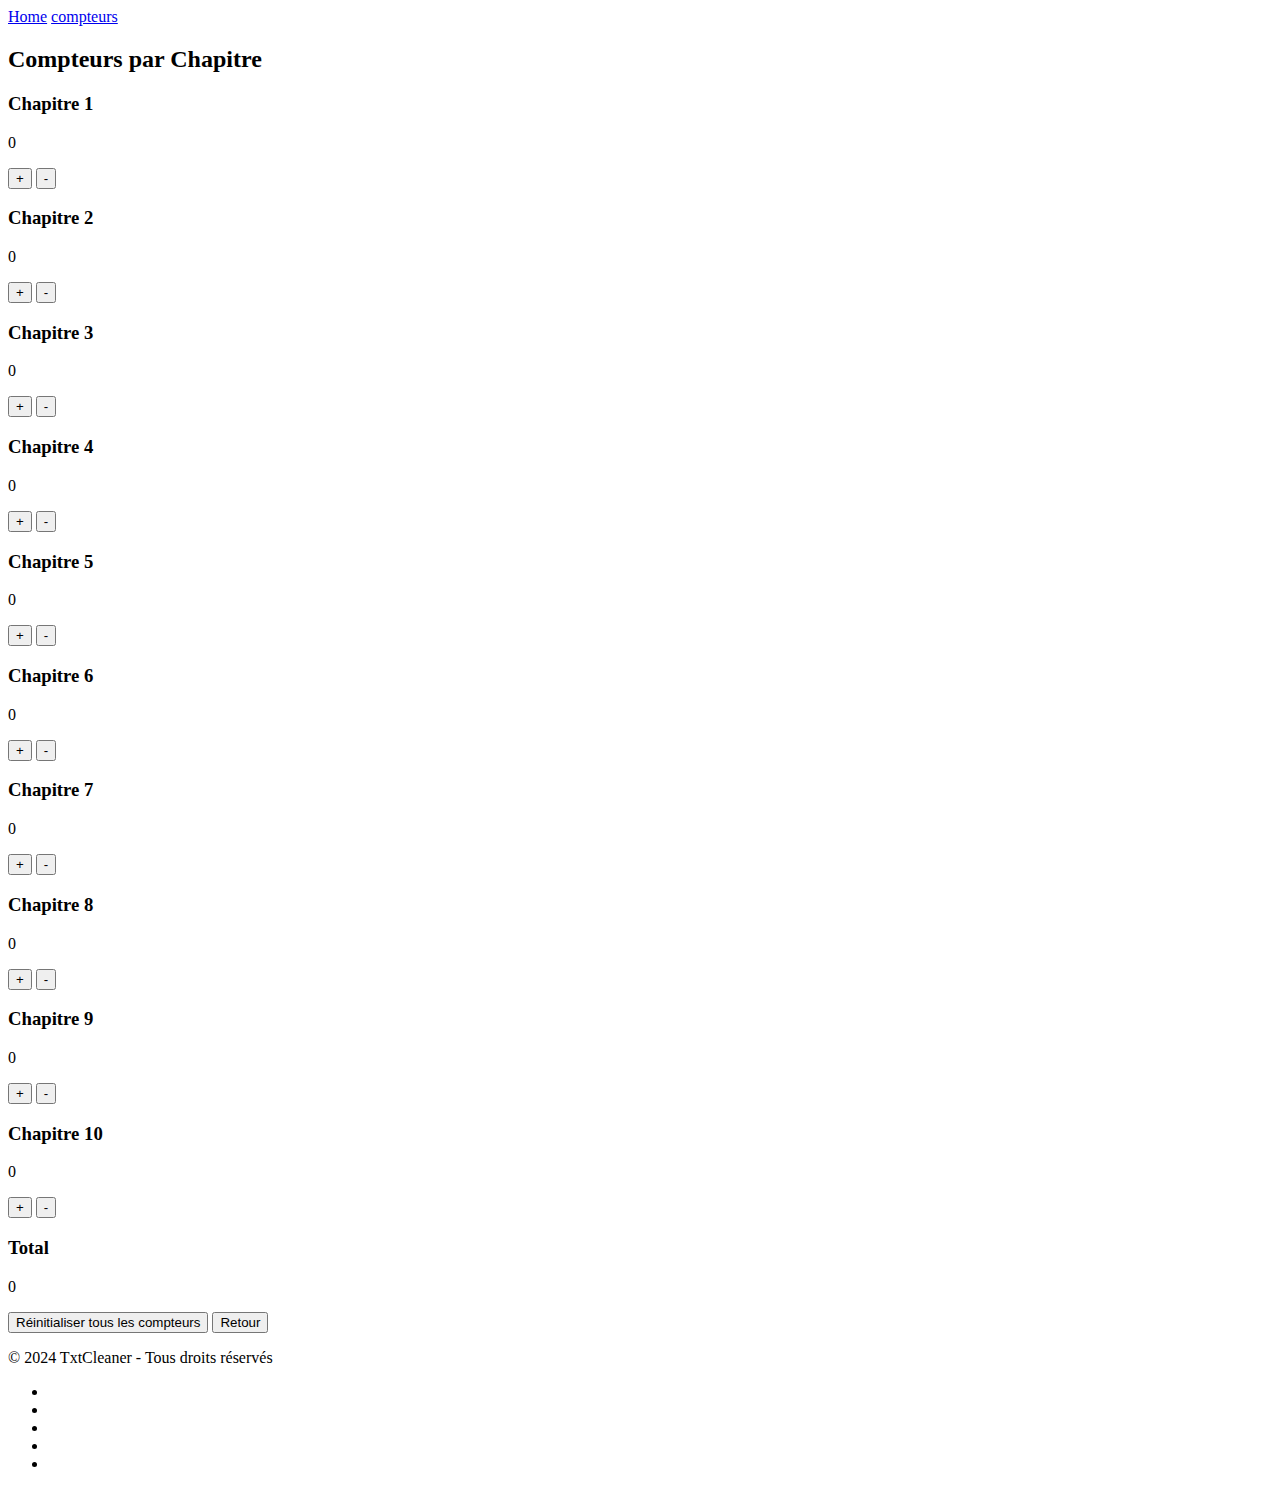
==== compteurs.html @ 411ec04f "import compteur" ====
<!-- Page des compteurs (compteurs.html) -->
<!DOCTYPE html>
<html lang="fr">
<head>
    <meta charset="UTF-8">
    <meta name="viewport" content="width=device-width, initial-scale=1.0">
    <title>Compteurs</title>
    
    <!-- Lien vers le fichier CSS -->
    <link rel="stylesheet" href="../static/style.css">
    
    <!-- Google Fonts -->
    <link href="https://fonts.googleapis.com/css2?family=Anta&family=Libre+Baskerville:ital,wght@0,400;0,700;1,400&family=Signika:wght@300..700&family=Sixtyfour+Convergence&display=swap" rel="stylesheet">
    
    <!-- Favicon -->
    <link rel="icon" href="../static/favicon.ico" type="image/x-icon">
</head>
<body data-page="counters">
    <!-- Barre de navigation -->
    <nav>
        <a href="../templates/index.html">Home</a>
        <a href="#">compteurs</a>
        <div class="animation start-home"></div>
      </nav>
    <!-- Contenu de la page des compteurs -->
    <div class="container">
        <div class="chapter-counters">
            <h2>Compteurs par Chapitre</h2>

            <!-- Section des compteurs -->
            <!-- Chapitre 1 -->
            <div class="counter" id="chapter1">
                <h3>Chapitre 1</h3>
                <p id="count1" onclick="makeEditable('count1')">0</p>
                <button onclick="increment('count1')">+</button>
                <button onclick="decrement('count1')">-</button>
            </div>

            <!-- Chapitre 2 -->
            <div class="counter" id="chapter2">
                <h3>Chapitre 2</h3>
                <p id="count2" onclick="makeEditable('count2')">0</p>
                <button onclick="increment('count2')">+</button>
                <button onclick="decrement('count2')">-</button>
            </div>

            <!-- Chapitre 3 -->
            <div class="counter" id="chapter3">
                <h3>Chapitre 3</h3>
                <p id="count3" onclick="makeEditable('count3')">0</p>
                <button onclick="increment('count3')">+</button>
                <button onclick="decrement('count3')">-</button>
            </div>

            <!-- Chapitre 4 -->
            <div class="counter" id="chapter4">
                <h3>Chapitre 4</h3>
                <p id="count4" onclick="makeEditable('count4')">0</p>
                <button onclick="increment('count4')">+</button>
                <button onclick="decrement('count4')">-</button>
            </div>

            <!-- Chapitre 5 -->
            <div class="counter" id="chapter5">
                <h3>Chapitre 5</h3>
                <p id="count5" onclick="makeEditable('count5')">0</p>
                <button onclick="increment('count5')">+</button>
                <button onclick="decrement('count5')">-</button>
            </div>

            <!-- Chapitre 6 -->
            <div class="counter" id="chapter6">
                <h3>Chapitre 6</h3>
                <p id="count6" onclick="makeEditable('count6')">0</p>
                <button onclick="increment('count6')">+</button>
                <button onclick="decrement('count6')">-</button>
            </div>

            <!-- Chapitre 7 -->
            <div class="counter" id="chapter7">
                <h3>Chapitre 7</h3>
                <p id="count7" onclick="makeEditable('count7')">0</p>
                <button onclick="increment('count7')">+</button>
                <button onclick="decrement('count7')">-</button>
            </div>

            <!-- Chapitre 8 -->
            <div class="counter" id="chapter8">
                <h3>Chapitre 8</h3>
                <p id="count8" onclick="makeEditable('count8')">0</p>
                <button onclick="increment('count8')">+</button>
                <button onclick="decrement('count8')">-</button>
            </div>

            <!-- Chapitre 9 -->
            <div class="counter" id="chapter9">
                <h3>Chapitre 9</h3>
                <p id="count9" onclick="makeEditable('count9')">0</p>
                <button onclick="increment('count9')">+</button>
                <button onclick="decrement('count9')">-</button>
            </div>

            <!-- Chapitre 10 -->
            <div class="counter" id="chapter10">
                <h3>Chapitre 10</h3>
                <p id="count10" onclick="makeEditable('count10')">0</p>
                <button onclick="increment('count10')">+</button>
                <button onclick="decrement('count10')">-</button>
            </div>

            <!-- Case Total -->
            <div class="counter" id="total-counter">
                <h3>Total</h3>
                <p id="totalCounter">0</p>
            </div>
        </div>
        
        <button onclick="resetCounters()">Réinitialiser tous les compteurs</button>
        <button onclick="location.href='../templates/index.html'">Retour</button>
    </div>
    <footer class="footer">
        <div class="footer-content">
            <p>&copy; 2024 TxtCleaner - Tous droits réservés</p>
            <ul class="social-links">
                <li><a href="https://facebook.com" target="_blank"><i class="fab fa-facebook-f"></i></a></li>
                <li><a href="https://twitter.com" target="_blank"><i class="fab fa-twitter"></i> </a></li>
                <li><a href="https://linkedin.com" target="_blank"><i class="fab fa-linkedin-in"></i></a></li>
                <li><a href="mailto:contact@txtcleaner.com"><i class="fas fa-envelope"></i></a></li>
                <li><a href="https://www.instagram.com" target="_blank"><i class="fab fa-instagram"></i></li>
                    
            </ul>
        </div>
    </footer>
    <!-- Script JS -->
    <script src="../static/script.js" defer></script>
</body>
</html>
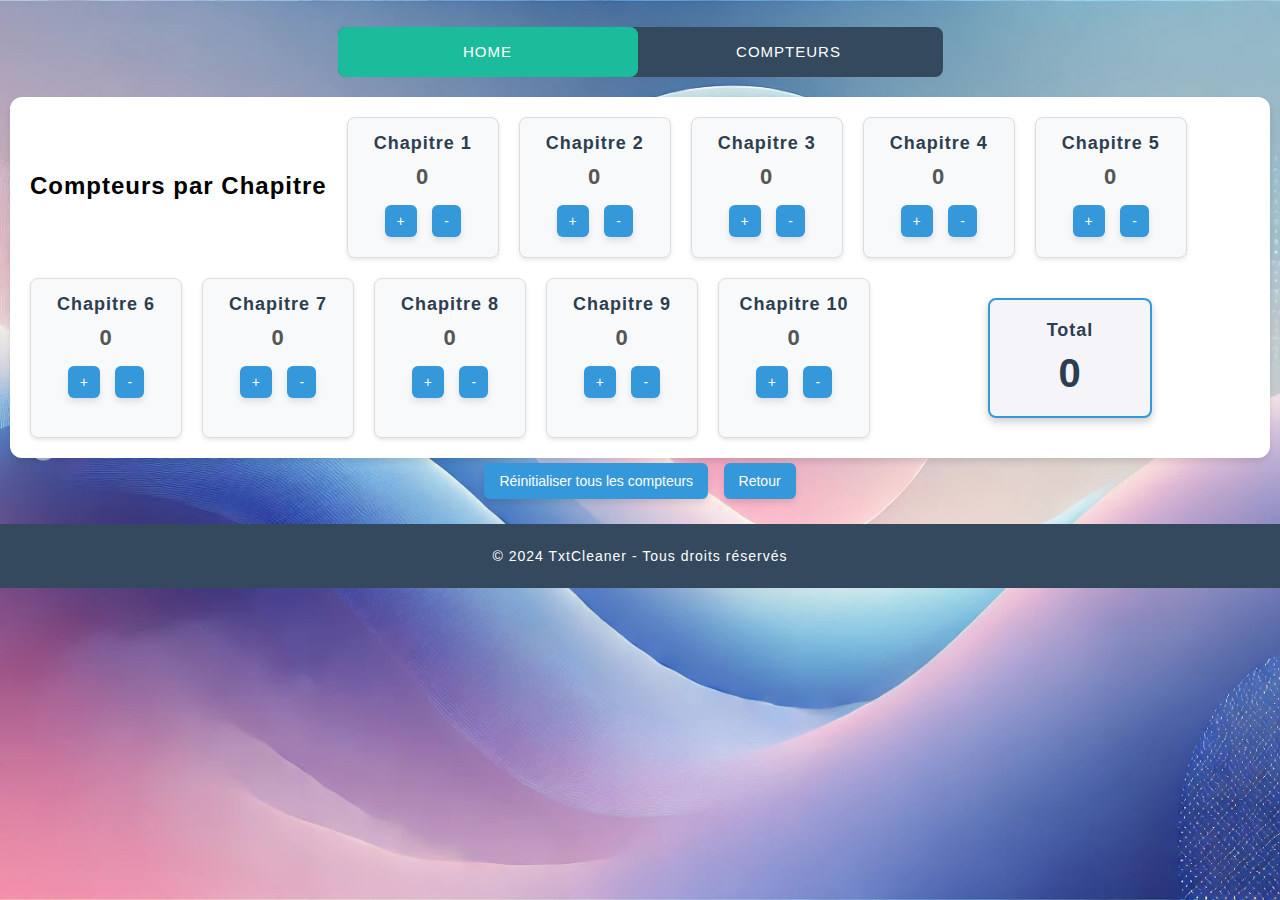
==== commit 7dc17eb1: "Update compteurs.html" ====
--- a/compteurs.html
+++ b/compteurs.html
@@ -7,18 +7,18 @@
     <title>Compteurs</title>
     
     <!-- Lien vers le fichier CSS -->
-    <link rel="stylesheet" href="../static/style.css">
+    <link rel="stylesheet" href="style.css">
     
     <!-- Google Fonts -->
     <link href="https://fonts.googleapis.com/css2?family=Anta&family=Libre+Baskerville:ital,wght@0,400;0,700;1,400&family=Signika:wght@300..700&family=Sixtyfour+Convergence&display=swap" rel="stylesheet">
     
     <!-- Favicon -->
-    <link rel="icon" href="../static/favicon.ico" type="image/x-icon">
+    <link rel="icon" href="favicon.ico" type="image/x-icon">
 </head>
 <body data-page="counters">
     <!-- Barre de navigation -->
     <nav>
-        <a href="../templates/index.html">Home</a>
+        <a href="index.html">Home</a>
         <a href="#">compteurs</a>
         <div class="animation start-home"></div>
       </nav>
@@ -132,6 +132,6 @@
         </div>
     </footer>
     <!-- Script JS -->
-    <script src="../static/script.js" defer></script>
+    <script src="script.js" defer></script>
 </body>
-</html>+</html>
--- a/style.css
+++ b/style.css
@@ -0,0 +1,336 @@
+/* Style global */
+body {
+    font-family: 'Saira Extra Condensed', sans-serif;
+    background-color: #f8f9fa;
+    margin: 0;
+    padding: 0;
+    animation: fadeIn 1s ease-in;
+    background-image: url("background2.jpg");
+    background-size: cover;
+    background-position: center;
+    background-attachment: fixed;
+    letter-spacing: 1px;
+    -webkit-font-smoothing: antialiased;
+    -moz-osx-font-smoothing: grayscale;
+    padding-top: 0px; /* Compense la hauteur de la navbar pour éviter le chevauchement */
+}
+
+/* Animation globale */
+@keyframes fadeIn {
+    from {
+        opacity: 0;
+    }
+    to {
+        opacity: 1;
+    }
+}
+
+/* Menu principal en haut */
+
+@keyframes slideInTop {
+    from {
+        transform: translateY(-50%);
+        opacity: 0;
+    }
+    to {
+        transform: translateY(0);
+        opacity: 1;
+    }
+}
+
+/* Barre supérieure pour le chronomètre et l'heure */
+
+.content {
+    background-color: #ffffff;
+    border-radius: 10px;
+    padding: 20px 20px;
+    margin: 20px auto  ;
+    box-shadow: 0 4px 6px rgba(0, 0, 0, 0.1);
+    max-width: 800px;
+    display: flex;
+    flex-direction: column;
+    gap: 20px;
+    text-align: center;
+    animation: fadeInScale 0.6s ease-in-out; /* Apparition avec un effet de zoom */
+}
+
+@keyframes fadeInUp {
+    from {
+        transform: translateY(20px);
+        opacity: 0;
+    }
+    to {
+        transform: translateY(0);
+        opacity: 1;
+    }
+}
+
+.digital-clock, #chronoDisplay {
+    font-size: 20px;
+    font-weight: bold;
+    color: #2c3e50;
+    margin-bottom: 10px;
+}
+
+/* Contenu principal */
+
+
+@keyframes fadeInScale {
+    from {
+        transform: scale(0.95);
+        opacity: 0;
+    }
+    to {
+        transform: scale(1);
+        opacity: 1;
+    }
+}
+
+.container {
+    text-align: center;
+    padding: 20px 10px; /* Ajuste l'espacement autour du contenu */
+    margin: 0 auto;
+}
+/* Textareas */
+textarea {
+    width: 100%;
+    border: 1px solid #ddd;
+    border-radius: 6px;
+    padding: 10px 2px;
+    font-size: 16px;
+    resize: vertical;
+    background-color: #f8f9fa;
+    transition: border-color 0.3s ease, box-shadow 0.3s ease;
+}
+
+textarea:focus {
+    outline: none;
+    border-color: #3498db;
+    box-shadow: 0 0 8px rgba(52, 152, 219, 0.5);
+}
+
+/* Notes */
+.notes-section {
+    padding: 20px;
+    background-color: #f8f9fa;
+    border-radius: 8px;
+    box-shadow: 0px 4px 6px rgba(0, 0, 0, 0.1);
+    text-align: left;
+}
+
+/* Compteurs */
+.chapter-counters {
+    margin-top: 10px;
+    margin: 0 auto;
+    display: flex;
+    flex-wrap: wrap;
+    gap: 20px;
+    padding: 20px;
+    background-color: #ffffff;
+    border-radius: 12px;
+    box-shadow: 0 4px 6px rgba(0, 0, 0, 0.1);
+    animation: fadeInScale 0.8s ease-in-out;
+    max-width: 1300px;
+}
+.chapter-counters h2 {
+    margin-top: 55px; /* Ajustez la valeur pour descendre le titre */
+    text-align: center; /* Facultatif : centre le texte */
+    font-size: 24px; /* Facultatif : ajuste la taille */
+    font-weight: bold; /* Facultatif : rend le texte plus proéminent */
+}
+
+.counter {
+    background-color: #f8f9fa;
+    border: 1px solid #ddd;
+    border-radius: 8px;
+    padding: 15px;
+    text-align: center;
+    box-shadow: 0 2px 4px rgba(0, 0, 0, 0.1);
+    transition: transform 0.3s ease, box-shadow 0.3s ease;
+    width: 120px;
+}
+
+.counter:hover {
+    transform: translateY(-5px);
+    box-shadow: 0 4px 8px rgba(0, 0, 0, 0.15);
+}
+
+.counter h3 {
+    margin: 0 0 10px 0;
+    font-size: 18px;
+    font-weight: bold;
+    color: #2c3e50;
+}
+.container h1 {
+    color: #ffffff; /* Définit la couleur du texte en blanc */
+    text-align: center; /* Facultatif : centre le texte */
+    font-size: 28px; /* Facultatif : ajuste la taille du texte */
+    font-weight: bold; /* Facultatif : rend le texte plus proéminent */
+}
+.counter p {
+    margin: 10px 0;
+    font-size: 22px;
+    font-weight: bold;
+    color: #555;
+}
+
+.counter button {
+    background-color: #3498db;
+    color: #fff;
+    border: none;
+    border-radius: 6px;
+    padding: 8px 12px;
+    font-size: 14px;
+    cursor: pointer;
+    margin: 5px;
+    transition: background-color 0.3s ease, transform 0.2s ease;
+}
+
+.counter button:hover {
+    background-color: #2980b9;
+    transform: scale(1.1);
+}
+
+/* Footer */
+footer {
+    background-color: #34495e;
+    color: white;
+    text-align: center;
+    padding: 10px 0;
+    font-size: 14px;
+    position: relative; /* Supprime les comportements inattendus */
+    bottom: 0; /* Pas nécessaire ici grâce à flexbox */
+    width: 100%; /* S'assure qu'il prend toute la largeur */
+}
+/* Boutons */
+button {
+    font-family: 'Roboto', Arial, sans-serif;
+    font-size: 14px;
+    padding: 10px 15px;
+    margin: 5px;
+    border: none;
+    border-radius: 6px;
+    cursor: pointer;
+    background-color: #3498db; /* Couleur bleue */
+    color: #fff; /* Texte blanc */
+    transition: background-color 0.3s ease, transform 0.2s ease;
+    box-shadow: 0 4px 6px rgba(0, 0, 0, 0.1); /* Ombre subtile */
+}
+
+button:hover {
+    background-color: #2980b9; /* Bleu plus foncé au survol */
+    transform: scale(1.05); /* Agrandissement léger au survol */
+}
+
+button:active {
+    transform: scale(0.95); /* Réduction légère lors du clic */
+    box-shadow: 0 2px 4px rgba(0, 0, 0, 0.1); /* Réduction de l'ombre */
+}
+
+/* Bouton d'arrêt */
+button.stop-button {
+    background-color: #e74c3c; /* Rouge */
+}
+
+button.stop-button:hover {
+    background-color: #c0392b; /* Rouge foncé au survol */
+}
+
+/* Bouton de réinitialisation */
+button.reset-button {
+    background-color: #f4f4f4; /* Gris clair */
+    color: #333; /* Texte sombre */
+    border: 1px solid #ccc; /* Bordure discrète */
+}
+
+button.reset-button:hover {
+    background-color: #bdc3c7; /* Gris plus foncé au survol */
+}
+#total-counter {
+    text-align: center; /* Centre tout le contenu */
+    background-color: #f4f4f9; /* Fond clair */
+    border: 2px solid #3498db; /* Bordure bleue */
+    border-radius: 8px; /* Coins arrondis */
+    padding: 20px; /* Espacement interne */
+    box-shadow: 0 4px 8px rgba(0, 0, 0, 0.2); /* Ombre douce */
+    margin: 20px auto; /* Centre horizontalement et ajoute de l'espace autour */
+    max-width: 300px; /* Largeur maximale de la case */
+}
+
+#totalCounter {
+    font-size: 40px; /* Taille de police plus grande */
+    font-weight: bold; /* Gras */
+    color: #2c3e50; /* Couleur du texte */
+    margin: 0; /* Supprime les marges */
+    display: block; /* Force une nouvelle ligne pour s'assurer que le texte est centré */
+}
+nav {
+    margin: 27px auto 0;
+  
+    position: relative;
+    width: 605px;
+    height: 50px;
+    background-color: #34495e;
+    border-radius: 8px;
+    font-size: 0;
+  }
+  nav a {
+    line-height: 50px;
+    height: 100%;
+    font-size: 15px;
+    display: inline-block;
+    position: relative;
+    z-index: 1;
+    text-decoration: none;
+    text-transform: uppercase;
+    text-align: center;
+    color: white;
+    cursor: pointer;
+  }
+  nav .animation {
+    position: absolute;
+    height: 100%;
+    top: 0;
+    z-index: 0;
+    transition: all .5s ease 0s;
+    border-radius: 8px;
+  }
+  a:nth-child(1) {
+    width: 300px;
+  }
+  a:nth-child(2) {
+    width: 300px;
+  }
+  nav .start-home, a:nth-child(1):hover~.animation {
+    width: 300px;
+    left: 0;
+    background-color: #1abc9c;
+  }
+  nav .start-about, a:nth-child(2):hover~.animation {
+    width: 305px;
+    left: 300px;
+    background-color: #e74c3c;
+  }
+
+ /* Conteneur des icônes */
+.social-links {
+    display: flex; /* Place les éléments côte à côte */
+    justify-content: center; /* Centre les icônes horizontalement */
+    list-style: none; /* Supprime les puces */
+    padding: 0;
+    margin: 0;
+    gap: 15px; /* Ajoute un espace entre les icônes */
+}
+
+/* Icônes individuelles */
+.social-links li a {
+    color: #ffffff; /* Couleur par défaut des icônes */
+    font-size: 24px; /* Taille des icônes */
+    transition: color 0.3s ease, transform 0.3s ease; /* Transition pour les effets */
+}
+
+/* Effet au survol */
+.social-links li a:hover {
+    color: #1abc9c; /* Change la couleur au survol */
+    transform: scale(1.2); /* Agrandit légèrement l'icône */
+}
